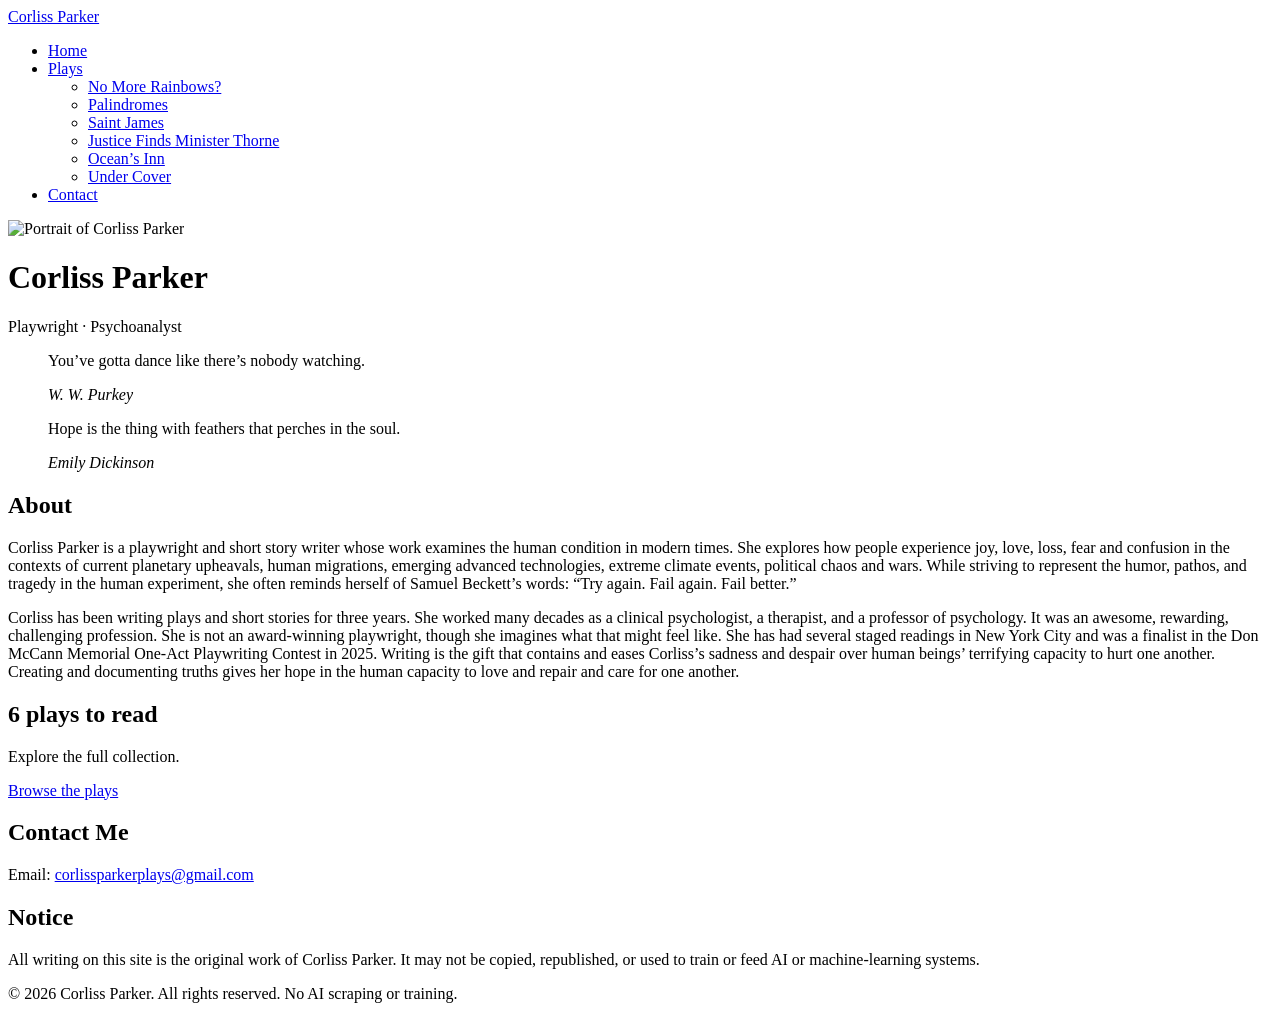
==== index.html @ 8d6901b2 "Add files via upload" ====
<!DOCTYPE html>
<!-- Corliss Parker Website 1.1 -->
<html lang="en"><head><meta charset="utf-8"><meta name="viewport" content="width=device-width, initial-scale=1">
<title>Corliss Parker | Playwright</title><meta name="description" content="Playwright. Read her plays online.">
<meta name="robots" content="noai, noimageai"><meta name="googlebot" content="noai, noimageai">
<link href="https://fonts.googleapis.com/css2?family=Cormorant+Garamond:wght@600&family=Lora:ital@0;1&display=swap" rel="stylesheet">
<link href="css/style.css" rel="stylesheet"></head><body>
<div class="header"><div class="container"><a class="logo" href="index.html">Corliss Parker</a>
<ul class="nav"><li><a href="index.html">Home</a></li>
<li><a href="plays.html">Plays</a><ul><li><a href="no-more-rainbows.html">No More Rainbows?</a></li><li><a href="palindromes.html">Palindromes</a></li><li><a href="saint-james.html">Saint James</a></li><li><a href="justice-finds-minister-thorne.html">Justice Finds Minister Thorne</a></li><li><a href="oceans-inn.html">Ocean’s Inn</a></li><li><a href="under-cover.html">Under Cover</a></li></ul></li><li><a href="#contact">Contact</a></li></ul></div></div>
<div class="container"><div class="hero"><img class="portrait" src="images/portrait.jpg" alt="Portrait of Corliss Parker" width="480" height="622">
<div><h1>Corliss Parker</h1><p class="role">Playwright &middot; Psychoanalyst</p></div></div>
<div class="quotes"><blockquote class="qcard"><p>You’ve gotta dance like there’s nobody watching.</p><cite>W. W. Purkey</cite></blockquote><blockquote class="qcard"><p>Hope is the thing with feathers that perches in the soul.</p><cite>Emily Dickinson</cite></blockquote></div>
<h2>About</h2>
<p>Corliss Parker is a playwright and short story writer whose work examines the human condition in modern times. She explores how people experience joy, love, loss, fear and confusion in the contexts of current planetary upheavals, human migrations, emerging advanced technologies, extreme climate events, political chaos and wars. While striving to represent the humor, pathos, and tragedy in the human experiment, she often reminds herself of Samuel Beckett’s words: “Try again. Fail again. Fail better.”</p>
<p>Corliss has been writing plays and short stories for three years. She worked many decades as a clinical psychologist, a therapist, and a professor of psychology. It was an awesome, rewarding, challenging profession. She is not an award-winning playwright, though she imagines what that might feel like. She has had several staged readings in New York City and was a finalist in the Don McCann Memorial One-Act Playwriting Contest in 2025. Writing is the gift that contains and eases Corliss’s sadness and despair over human beings’ terrifying capacity to hurt one another. Creating and documenting truths gives her hope in the human capacity to love and repair and care for one another.</p>
<div class="band"><h2>6 plays to read</h2><p>Explore the full collection.</p><a class="btn" href="plays.html">Browse the plays</a></div></div><div class="footer" id="contact"><div class="container"><div class="footer-grid">
<div><h2>Contact Me</h2><p>Email: <a href="mailto:corlissparkerplays@gmail.com">corlissparkerplays@gmail.com</a></p></div>
<div><h2>Notice</h2><p>All writing on this site is the original work of Corliss Parker. It may not be copied, republished, or used to train or feed AI or machine-learning systems.</p></div></div>
<div class="tiny">&copy; 2026 Corliss Parker. All rights reserved. No AI scraping or training.</div></div></div></body></html>
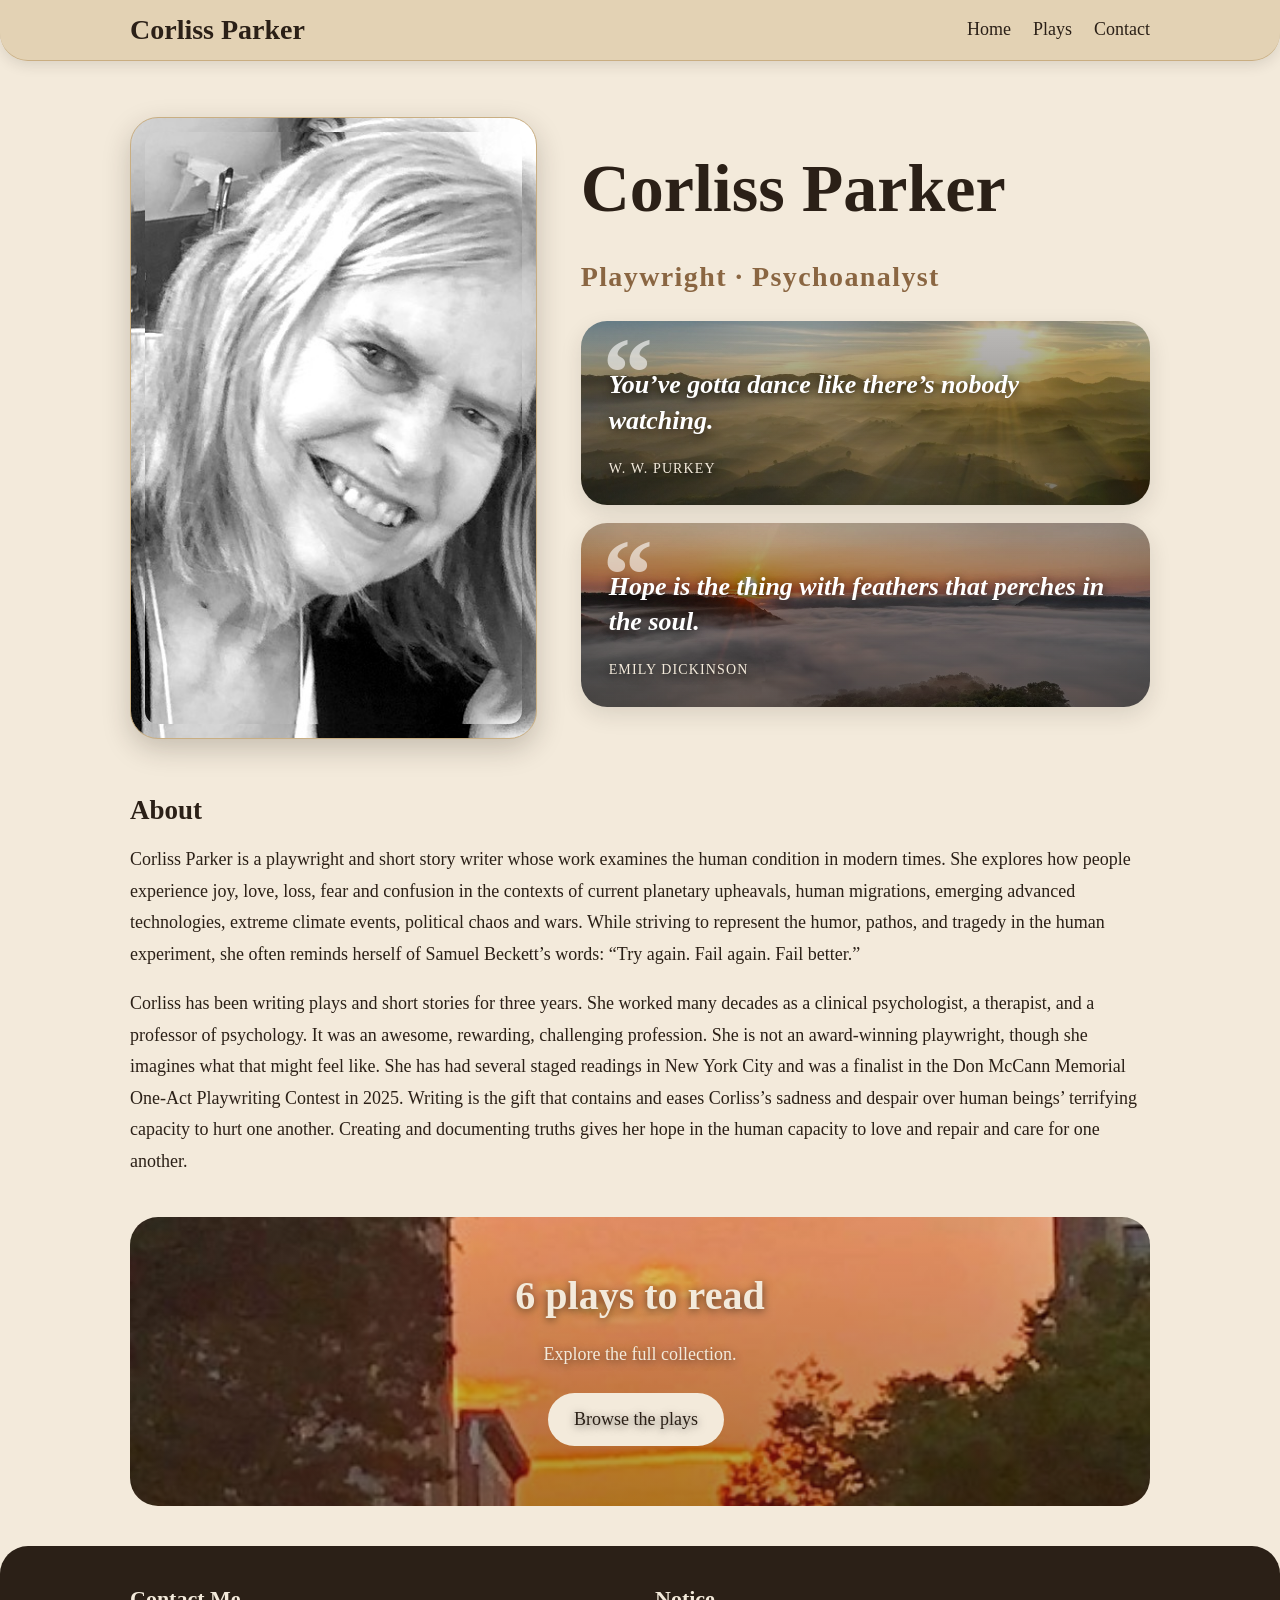
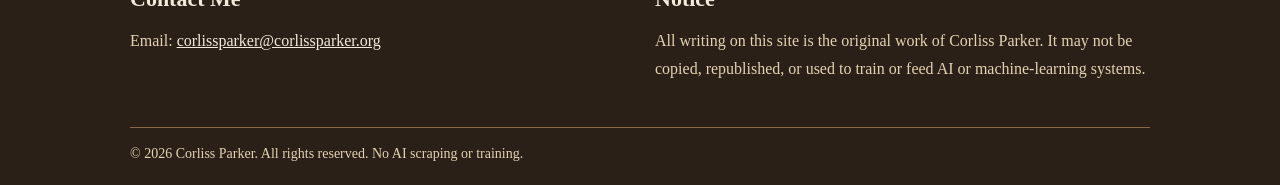
==== commit 0adfc575: "Add files via upload" ====
--- a/index.html
+++ b/index.html
@@ -1,5 +1,5 @@
 <!DOCTYPE html>
-<!-- Corliss Parker Website 1.1 -->
+<!-- Corliss Parker Website 1.2 -->
 <html lang="en"><head><meta charset="utf-8"><meta name="viewport" content="width=device-width, initial-scale=1">
 <title>Corliss Parker | Playwright</title><meta name="description" content="Playwright. Read her plays online.">
 <meta name="robots" content="noai, noimageai"><meta name="googlebot" content="noai, noimageai">
@@ -9,12 +9,11 @@
 <ul class="nav"><li><a href="index.html">Home</a></li>
 <li><a href="plays.html">Plays</a><ul><li><a href="no-more-rainbows.html">No More Rainbows?</a></li><li><a href="palindromes.html">Palindromes</a></li><li><a href="saint-james.html">Saint James</a></li><li><a href="justice-finds-minister-thorne.html">Justice Finds Minister Thorne</a></li><li><a href="oceans-inn.html">Ocean’s Inn</a></li><li><a href="under-cover.html">Under Cover</a></li></ul></li><li><a href="#contact">Contact</a></li></ul></div></div>
 <div class="container"><div class="hero"><img class="portrait" src="images/portrait.jpg" alt="Portrait of Corliss Parker" width="480" height="622">
-<div><h1>Corliss Parker</h1><p class="role">Playwright &middot; Psychoanalyst</p></div></div>
-<div class="quotes"><blockquote class="qcard"><p>You’ve gotta dance like there’s nobody watching.</p><cite>W. W. Purkey</cite></blockquote><blockquote class="qcard"><p>Hope is the thing with feathers that perches in the soul.</p><cite>Emily Dickinson</cite></blockquote></div>
+<div><h1>Corliss Parker</h1><p class="role">Playwright &middot; Psychoanalyst</p><div class="quotes"><blockquote class="qcard q1"><p>You’ve gotta dance like there’s nobody watching.</p><cite>W. W. Purkey</cite></blockquote><blockquote class="qcard q2"><p>Hope is the thing with feathers that perches in the soul.</p><cite>Emily Dickinson</cite></blockquote></div></div></div>
 <h2>About</h2>
 <p>Corliss Parker is a playwright and short story writer whose work examines the human condition in modern times. She explores how people experience joy, love, loss, fear and confusion in the contexts of current planetary upheavals, human migrations, emerging advanced technologies, extreme climate events, political chaos and wars. While striving to represent the humor, pathos, and tragedy in the human experiment, she often reminds herself of Samuel Beckett’s words: “Try again. Fail again. Fail better.”</p>
 <p>Corliss has been writing plays and short stories for three years. She worked many decades as a clinical psychologist, a therapist, and a professor of psychology. It was an awesome, rewarding, challenging profession. She is not an award-winning playwright, though she imagines what that might feel like. She has had several staged readings in New York City and was a finalist in the Don McCann Memorial One-Act Playwriting Contest in 2025. Writing is the gift that contains and eases Corliss’s sadness and despair over human beings’ terrifying capacity to hurt one another. Creating and documenting truths gives her hope in the human capacity to love and repair and care for one another.</p>
 <div class="band"><h2>6 plays to read</h2><p>Explore the full collection.</p><a class="btn" href="plays.html">Browse the plays</a></div></div><div class="footer" id="contact"><div class="container"><div class="footer-grid">
-<div><h2>Contact Me</h2><p>Email: <a href="mailto:corlissparkerplays@gmail.com">corlissparkerplays@gmail.com</a></p></div>
+<div><h2>Contact Me</h2><p>Email: <a href="mailto:corlissparker@corlissparker.org">corlissparker@corlissparker.org</a></p></div>
 <div><h2>Notice</h2><p>All writing on this site is the original work of Corliss Parker. It may not be copied, republished, or used to train or feed AI or machine-learning systems.</p></div></div>
 <div class="tiny">&copy; 2026 Corliss Parker. All rights reserved. No AI scraping or training.</div></div></div></body></html>
--- a/css/style.css
+++ b/css/style.css
@@ -0,0 +1,73 @@
+:root{--paper:#F3EADB;--sand:#E3D2B4;--tan:#C9AE82;--brown:#8A6642;--ink:#2B2017;--curtain:#6E2B2B}
+*{box-sizing:border-box}
+body{margin:0;background:var(--paper);color:var(--ink);font:18px/1.75 Lora,Georgia,serif}
+h1,h2,h3{font-family:"Cormorant Garamond",Georgia,serif;font-weight:600;line-height:1.15;margin:0 0 .5em}
+a{color:var(--curtain)}a:focus-visible,button:focus-visible{outline:3px solid var(--brown);outline-offset:2px}
+.container{max-width:1060px;margin:0 auto;padding:0 20px}
+.header{background:var(--sand);border-bottom:1px solid var(--tan)}
+.header .container{display:flex;flex-wrap:wrap;justify-content:space-between;align-items:center;gap:8px}
+.logo{font:600 28px "Cormorant Garamond",Georgia,serif;text-decoration:none;color:var(--ink);padding:14px 0}
+.nav{list-style:none;margin:0;padding:0;display:flex;flex-wrap:wrap;gap:4px 22px}
+.nav li{position:relative}.nav a{text-decoration:none;color:var(--ink);padding:10px 0;display:block}
+.nav a:hover,.nav .active>a{color:var(--curtain)}
+.nav ul{display:none;position:absolute;left:0;top:100%;min-width:240px;background:var(--paper);border:1px solid var(--tan);list-style:none;margin:0;padding:6px 14px;z-index:5}
+.nav li:hover>ul,.nav li:focus-within>ul{display:block}
+.page-header{background:var(--tan);padding:34px 0 22px}.page-header h1{font-size:40px;margin:0}
+.breadcrumb{font-size:15px;margin:0}
+.hero{display:grid;grid-template-columns:minmax(0,5fr) minmax(0,7fr);gap:44px;align-items:center;padding:56px 0}
+.portrait{aspect-ratio:4/5;background:var(--sand) url(../images/portrait.jpg) center/cover;border:1px solid var(--tan);display:flex;align-items:end;padding:14px;font-size:14px;color:var(--brown)}
+.hero h1{font-size:clamp(42px,6vw,68px)}
+.btn{display:inline-block;background:var(--curtain);color:var(--paper);padding:10px 22px;text-decoration:none;margin:4px 8px 4px 0}
+.btn.alt{background:none;color:var(--curtain);border:1px solid var(--curtain)}
+.content{padding:40px 0 56px}
+.post-block{display:grid;grid-template-columns:minmax(0,1fr) minmax(0,2fr);gap:32px;padding:26px 0;border-bottom:1px solid var(--tan);align-items:center}
+.cover{aspect-ratio:2/3;background:var(--brown);color:var(--paper);display:flex;flex-direction:column;justify-content:center;text-align:center;padding:18px;text-decoration:none;font:600 26px/1.2 "Cormorant Garamond",Georgia,serif;border:1px solid var(--ink)}
+.cover small{font:14px Lora,serif;margin-top:10px;color:var(--sand)}
+.quote{border-left:4px solid var(--curtain);margin:30px 0;padding:6px 22px;font:italic 26px/1.4 "Cormorant Garamond",Georgia,serif}
+.reading{max-width:680px}.reading p{margin:0 0 1.1em}
+.pagination{list-style:none;display:flex;flex-wrap:wrap;gap:6px;padding:0;margin:34px 0 0}
+.pagination a{display:block;padding:6px 14px;border:1px solid var(--brown);text-decoration:none}
+.pagination .active a{background:var(--brown);color:var(--paper)}
+.footer{background:var(--ink);color:var(--sand);padding:40px 0 18px;font-size:16px}
+.footer a{color:var(--paper)}.footer h2{font-size:22px;color:var(--paper)}
+.footer-grid{display:grid;grid-template-columns:repeat(auto-fit,minmax(240px,1fr));gap:30px}
+.footer ul{list-style:none;padding:0;margin:0}.tiny{margin-top:28px;padding-top:14px;border-top:1px solid var(--brown);font-size:14px}
+@media(max-width:720px){.hero,.post-block{grid-template-columns:1fr}.hero{padding:32px 0}.portrait{max-width:340px}.cover{max-width:240px}}
+.notice{font-size:15px;color:var(--brown);border-bottom:1px solid var(--tan);padding-bottom:12px;margin-bottom:24px}
+.header{border-radius:0 0 28px 28px;box-shadow:0 4px 14px rgba(43,32,23,.12)}
+.nav ul{border-radius:16px;box-shadow:0 8px 22px rgba(43,32,23,.18)}
+.page-header{background:linear-gradient(rgba(43,32,23,.5),rgba(43,32,23,.62)),url(../images/ocean.jpg) center 60%/cover;color:var(--paper);border-radius:0 0 28px 28px;padding:56px 0 34px}
+.page-header a{color:var(--sand)}
+.portrait{width:100%;object-fit:cover;border-radius:28px;display:block;box-shadow:0 10px 28px rgba(43,32,23,.22)}
+.btn{border-radius:999px;padding:11px 26px}
+.band{border-radius:28px;color:var(--paper);text-align:center;padding:56px 24px;margin:40px 0;background:linear-gradient(rgba(43,32,23,.45),rgba(43,32,23,.65)),url(../images/city.jpg) center 40%/cover}
+.band h2{font-size:40px}.band .btn{background:var(--paper);color:var(--ink)}
+.quote{background:var(--sand);border-radius:0 22px 22px 0}
+.grid{display:grid;grid-template-columns:repeat(auto-fill,minmax(290px,1fr));gap:28px}
+.card{background:#FBF6EC;border-radius:22px;overflow:hidden;box-shadow:0 8px 22px rgba(43,32,23,.13);display:flex;flex-direction:column}
+.card .cover{aspect-ratio:3/2;max-width:none;border:0;border-radius:0;font-size:30px}
+.card div{padding:20px 22px 24px;font-size:16px;line-height:1.6}.card p{margin:0 0 14px}
+.cover.o{background:linear-gradient(rgba(43,32,23,.4),rgba(43,32,23,.6)),url(../images/ocean.jpg) center/cover}
+.cover.c{background:linear-gradient(rgba(43,32,23,.4),rgba(43,32,23,.6)),url(../images/city.jpg) center/cover}
+.pagination a{border-radius:999px;min-width:42px;text-align:center}
+.reading .lead{font-size:20px}
+.footer{border-radius:28px 28px 0 0}
+.page-header{background:linear-gradient(rgba(43,32,23,.12),rgba(43,32,23,.35)),url(../images/ocean.jpg) center 60%/cover;text-shadow:0 2px 8px rgba(0,0,0,.55)}
+.band{background:linear-gradient(rgba(43,32,23,.12),rgba(43,32,23,.38)),url(../images/city.jpg) center 40%/cover;text-shadow:0 2px 8px rgba(0,0,0,.55)}
+.cover.o{background:linear-gradient(rgba(43,32,23,.1),rgba(43,32,23,.4)),url(../images/ocean.jpg) center/cover}
+.cover.c{background:linear-gradient(rgba(43,32,23,.1),rgba(43,32,23,.4)),url(../images/city.jpg) center/cover}
+.cover{text-shadow:0 2px 8px rgba(0,0,0,.65)}.cover small{color:#fff}
+.role{font:600 28px "Cormorant Garamond",Georgia,serif;color:var(--brown);letter-spacing:.05em}
+.quotes{display:grid;grid-template-columns:repeat(auto-fit,minmax(280px,1fr));gap:24px;margin:8px 0 44px}
+.qcard{position:relative;margin:0;background:var(--sand);border-radius:26px;padding:50px 30px 26px;box-shadow:0 8px 22px rgba(43,32,23,.12)}
+.qcard::before{content:"\201C";position:absolute;top:2px;left:22px;font:600 100px/1 "Cormorant Garamond",Georgia,serif;color:var(--tan)}
+.qcard p{font:italic 600 27px/1.35 "Cormorant Garamond",Georgia,serif;margin:0 0 14px}
+.qcard cite{font-style:normal;font-size:14px;letter-spacing:.08em;text-transform:uppercase;color:var(--brown)}
+.access{background:var(--sand);border-radius:22px;padding:22px 26px;margin:28px 0}.access p{margin:0 0 8px}
+.quotes{grid-template-columns:1fr;gap:18px;margin:20px 0 0}
+.qcard{color:#fff;padding:46px 28px 22px;min-height:150px;overflow:hidden}
+.qcard.q1{background:linear-gradient(rgba(20,14,8,.28),rgba(20,14,8,.6)),url(../images/quote-sun.jpg) center 45%/cover}
+.qcard.q2{background:linear-gradient(rgba(20,14,8,.28),rgba(20,14,8,.6)),url(../images/quote-mist.jpg) center 35%/cover}
+.qcard::before{color:rgba(255,255,255,.6)}
+.qcard p{font-size:26px;text-shadow:0 2px 10px rgba(0,0,0,.75)}
+.qcard cite{color:#F3EADB;text-shadow:0 2px 8px rgba(0,0,0,.75)}
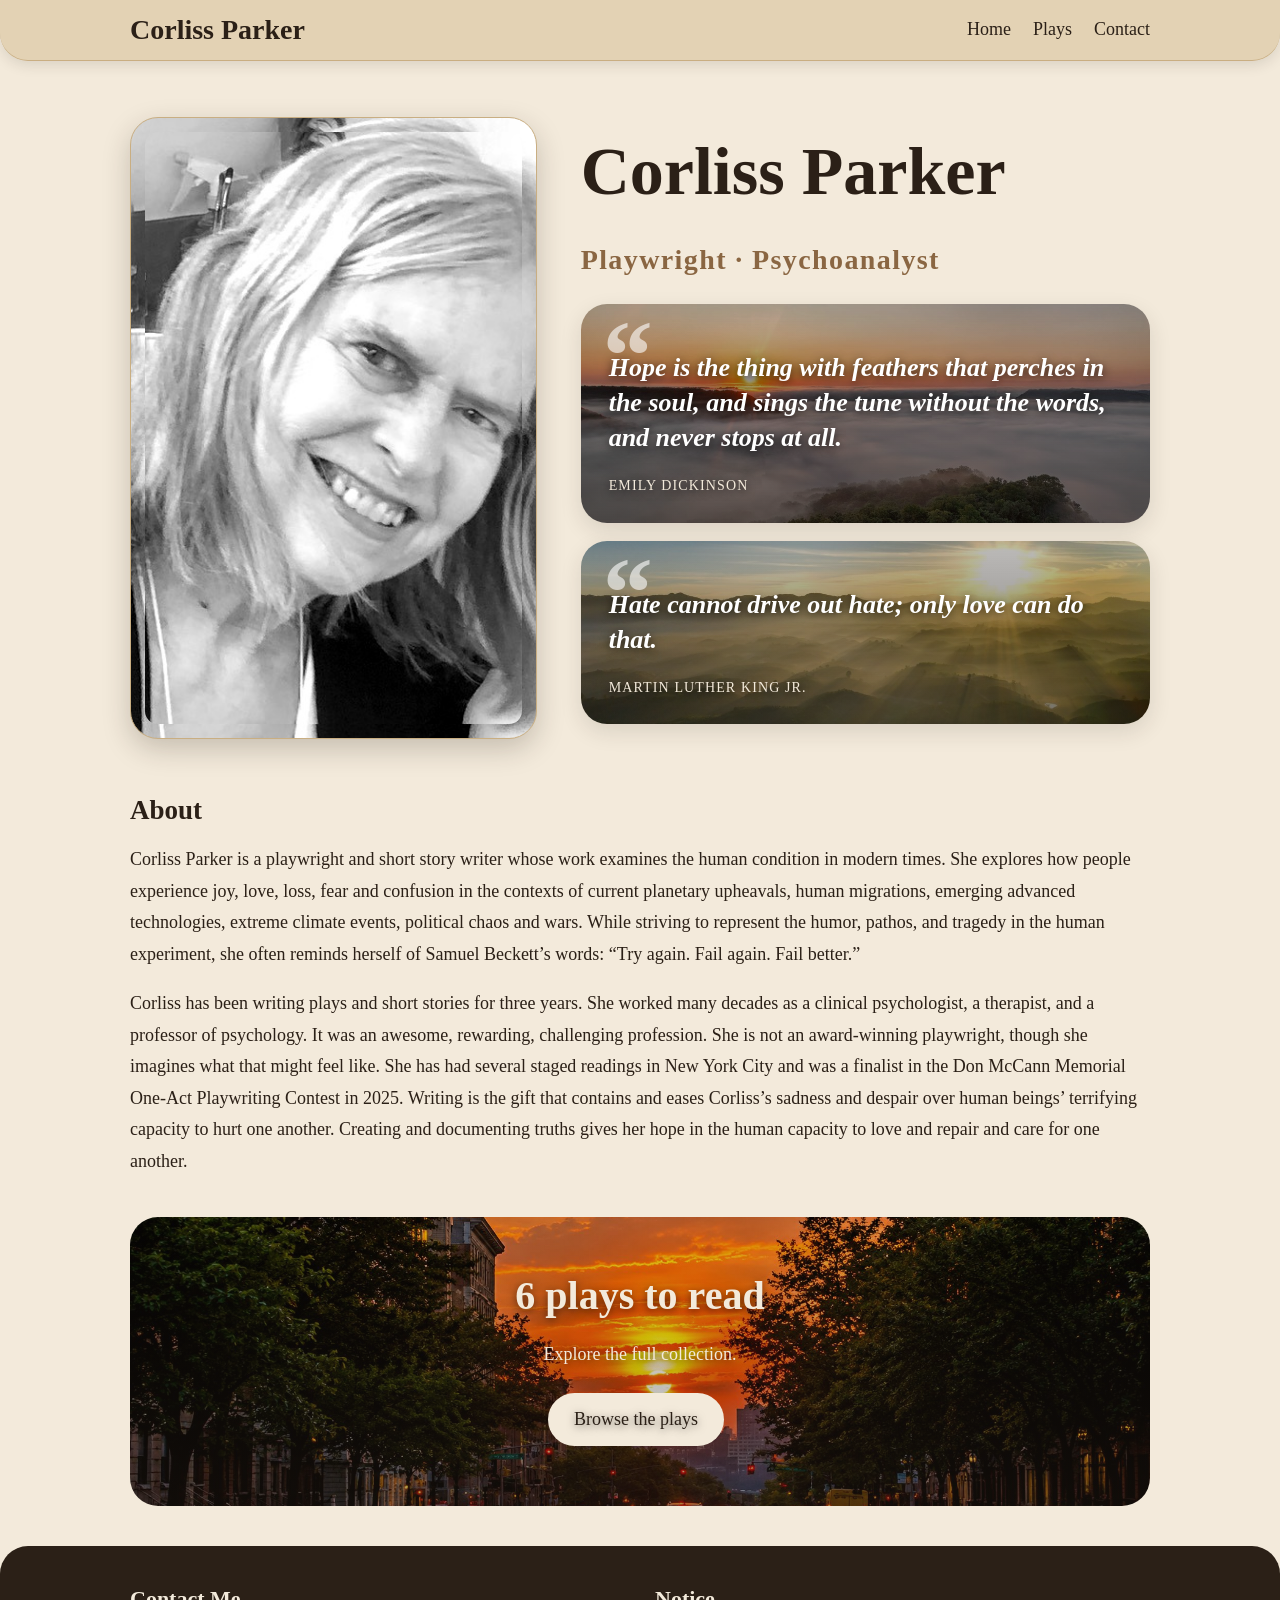
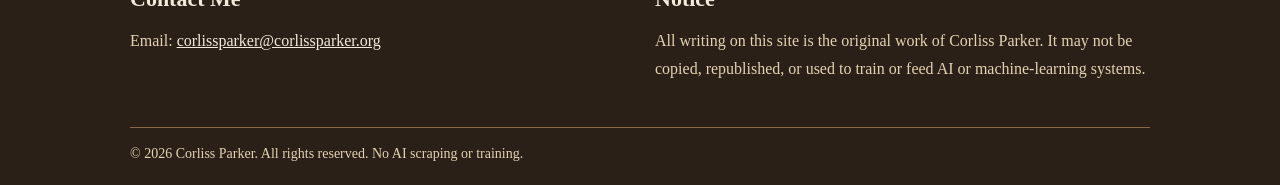
==== commit 594c64d8: "Add files via upload" ====
--- a/index.html
+++ b/index.html
@@ -1,5 +1,5 @@
 <!DOCTYPE html>
-<!-- Corliss Parker Website 1.2 -->
+<!-- Corliss Parker Website 1.6 -->
 <html lang="en"><head><meta charset="utf-8"><meta name="viewport" content="width=device-width, initial-scale=1">
 <title>Corliss Parker | Playwright</title><meta name="description" content="Playwright. Read her plays online.">
 <meta name="robots" content="noai, noimageai"><meta name="googlebot" content="noai, noimageai">
@@ -9,7 +9,7 @@
 <ul class="nav"><li><a href="index.html">Home</a></li>
 <li><a href="plays.html">Plays</a><ul><li><a href="no-more-rainbows.html">No More Rainbows?</a></li><li><a href="palindromes.html">Palindromes</a></li><li><a href="saint-james.html">Saint James</a></li><li><a href="justice-finds-minister-thorne.html">Justice Finds Minister Thorne</a></li><li><a href="oceans-inn.html">Ocean’s Inn</a></li><li><a href="under-cover.html">Under Cover</a></li></ul></li><li><a href="#contact">Contact</a></li></ul></div></div>
 <div class="container"><div class="hero"><img class="portrait" src="images/portrait.jpg" alt="Portrait of Corliss Parker" width="480" height="622">
-<div><h1>Corliss Parker</h1><p class="role">Playwright &middot; Psychoanalyst</p><div class="quotes"><blockquote class="qcard q1"><p>You’ve gotta dance like there’s nobody watching.</p><cite>W. W. Purkey</cite></blockquote><blockquote class="qcard q2"><p>Hope is the thing with feathers that perches in the soul.</p><cite>Emily Dickinson</cite></blockquote></div></div></div>
+<div><h1>Corliss Parker</h1><p class="role">Playwright &middot; Psychoanalyst</p><div class="quotes"><blockquote class="qcard q2"><p>Hope is the thing with feathers that perches in the soul, and sings the tune without the words, and never stops at all.</p><cite>Emily Dickinson</cite></blockquote><blockquote class="qcard q1"><p>Hate cannot drive out hate; only love can do that.</p><cite>Martin Luther King Jr.</cite></blockquote></div></div></div>
 <h2>About</h2>
 <p>Corliss Parker is a playwright and short story writer whose work examines the human condition in modern times. She explores how people experience joy, love, loss, fear and confusion in the contexts of current planetary upheavals, human migrations, emerging advanced technologies, extreme climate events, political chaos and wars. While striving to represent the humor, pathos, and tragedy in the human experiment, she often reminds herself of Samuel Beckett’s words: “Try again. Fail again. Fail better.”</p>
 <p>Corliss has been writing plays and short stories for three years. She worked many decades as a clinical psychologist, a therapist, and a professor of psychology. It was an awesome, rewarding, challenging profession. She is not an award-winning playwright, though she imagines what that might feel like. She has had several staged readings in New York City and was a finalist in the Don McCann Memorial One-Act Playwriting Contest in 2025. Writing is the gift that contains and eases Corliss’s sadness and despair over human beings’ terrifying capacity to hurt one another. Creating and documenting truths gives her hope in the human capacity to love and repair and care for one another.</p>
--- a/css/style.css
+++ b/css/style.css
@@ -36,11 +36,11 @@
 .notice{font-size:15px;color:var(--brown);border-bottom:1px solid var(--tan);padding-bottom:12px;margin-bottom:24px}
 .header{border-radius:0 0 28px 28px;box-shadow:0 4px 14px rgba(43,32,23,.12)}
 .nav ul{border-radius:16px;box-shadow:0 8px 22px rgba(43,32,23,.18)}
-.page-header{background:linear-gradient(rgba(43,32,23,.5),rgba(43,32,23,.62)),url(../images/ocean.jpg) center 60%/cover;color:var(--paper);border-radius:0 0 28px 28px;padding:56px 0 34px}
+.page-header{background:linear-gradient(rgba(43,32,23,.5),rgba(43,32,23,.62)),url(../images/ocean.jpg) center 27%/cover;color:var(--paper);border-radius:0 0 28px 28px;padding:56px 0 34px}
 .page-header a{color:var(--sand)}
 .portrait{width:100%;object-fit:cover;border-radius:28px;display:block;box-shadow:0 10px 28px rgba(43,32,23,.22)}
 .btn{border-radius:999px;padding:11px 26px}
-.band{border-radius:28px;color:var(--paper);text-align:center;padding:56px 24px;margin:40px 0;background:linear-gradient(rgba(43,32,23,.45),rgba(43,32,23,.65)),url(../images/city.jpg) center 40%/cover}
+.band{border-radius:28px;color:var(--paper);text-align:center;padding:56px 24px;margin:40px 0;background:linear-gradient(rgba(43,32,23,.45),rgba(43,32,23,.65)),url(../images/city.jpg) center 86%/cover}
 .band h2{font-size:40px}.band .btn{background:var(--paper);color:var(--ink)}
 .quote{background:var(--sand);border-radius:0 22px 22px 0}
 .grid{display:grid;grid-template-columns:repeat(auto-fill,minmax(290px,1fr));gap:28px}
@@ -52,8 +52,8 @@
 .pagination a{border-radius:999px;min-width:42px;text-align:center}
 .reading .lead{font-size:20px}
 .footer{border-radius:28px 28px 0 0}
-.page-header{background:linear-gradient(rgba(43,32,23,.12),rgba(43,32,23,.35)),url(../images/ocean.jpg) center 60%/cover;text-shadow:0 2px 8px rgba(0,0,0,.55)}
-.band{background:linear-gradient(rgba(43,32,23,.12),rgba(43,32,23,.38)),url(../images/city.jpg) center 40%/cover;text-shadow:0 2px 8px rgba(0,0,0,.55)}
+.page-header{background:linear-gradient(rgba(43,32,23,.12),rgba(43,32,23,.35)),url(../images/ocean.jpg) center 27%/cover;text-shadow:0 2px 8px rgba(0,0,0,.55)}
+.band{background:linear-gradient(rgba(43,32,23,.12),rgba(43,32,23,.38)),url(../images/city.jpg) center 86%/cover;text-shadow:0 2px 8px rgba(0,0,0,.55)}
 .cover.o{background:linear-gradient(rgba(43,32,23,.1),rgba(43,32,23,.4)),url(../images/ocean.jpg) center/cover}
 .cover.c{background:linear-gradient(rgba(43,32,23,.1),rgba(43,32,23,.4)),url(../images/city.jpg) center/cover}
 .cover{text-shadow:0 2px 8px rgba(0,0,0,.65)}.cover small{color:#fff}
